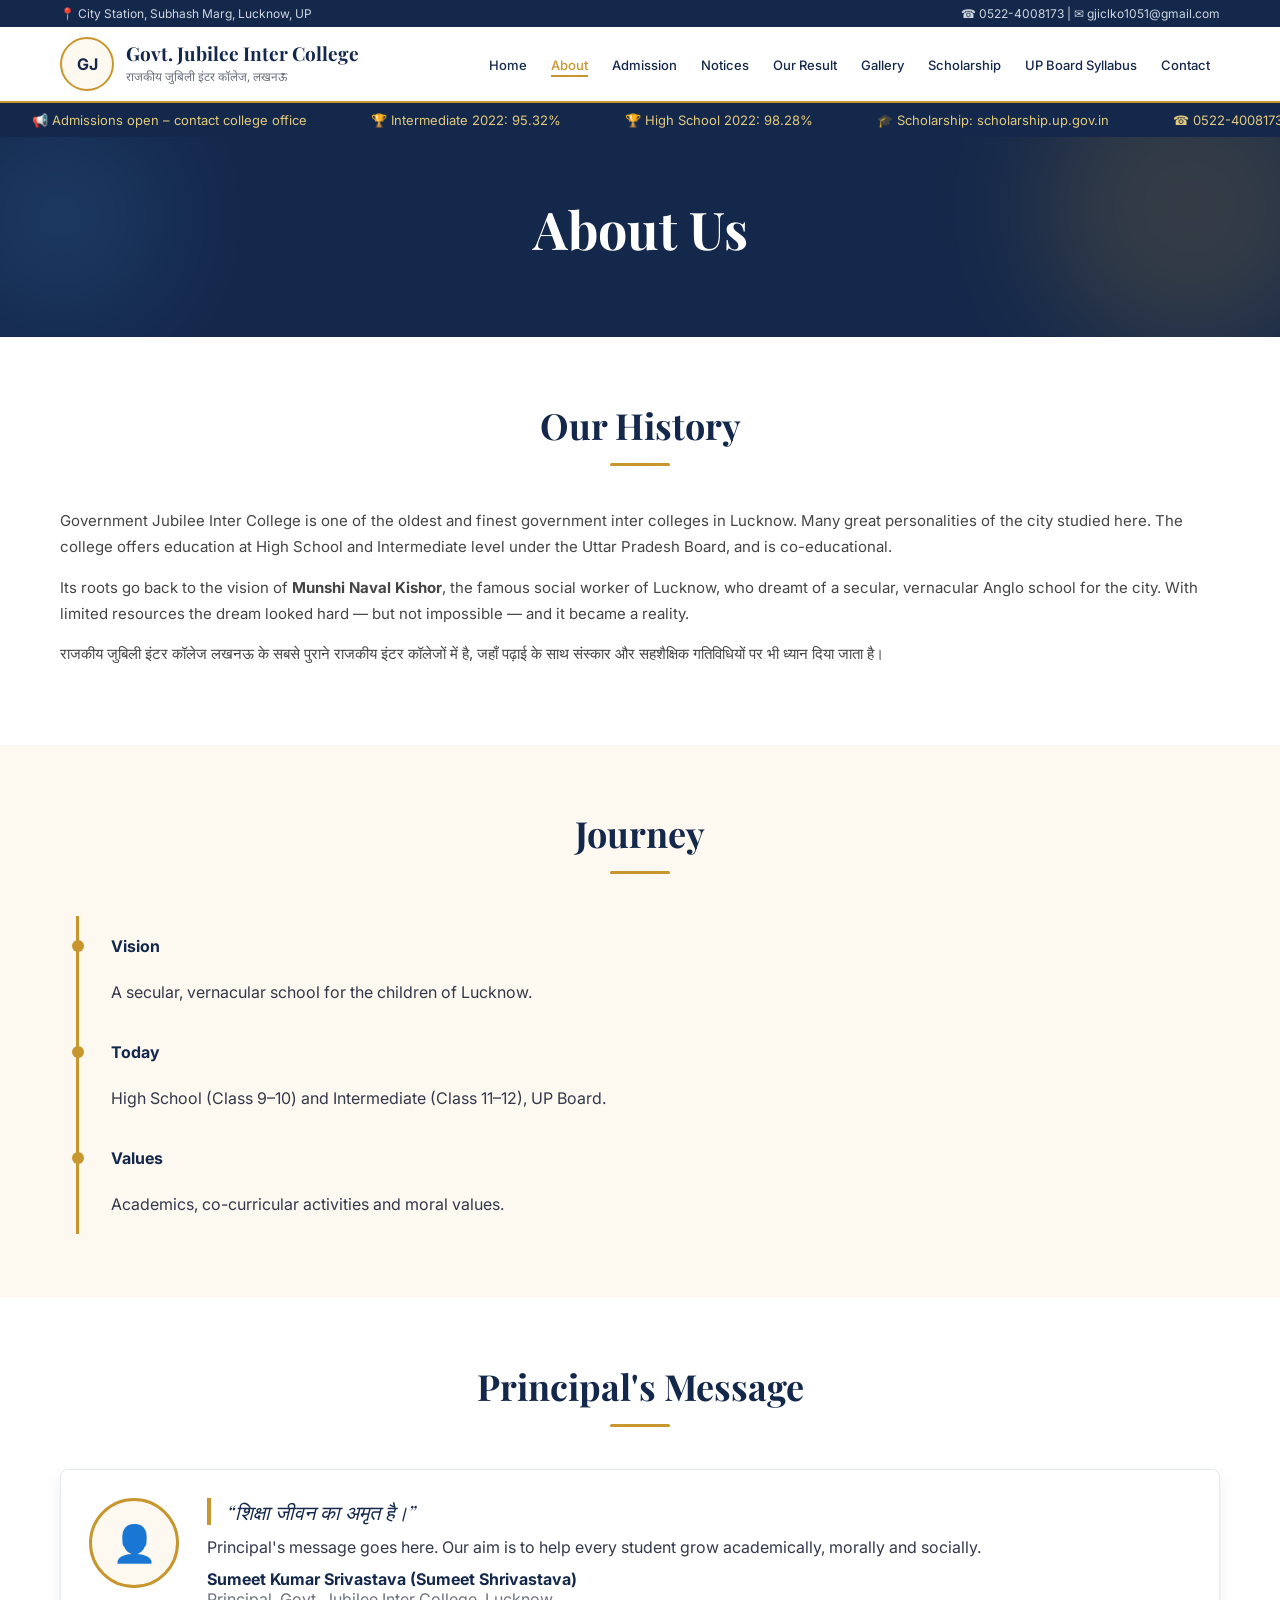
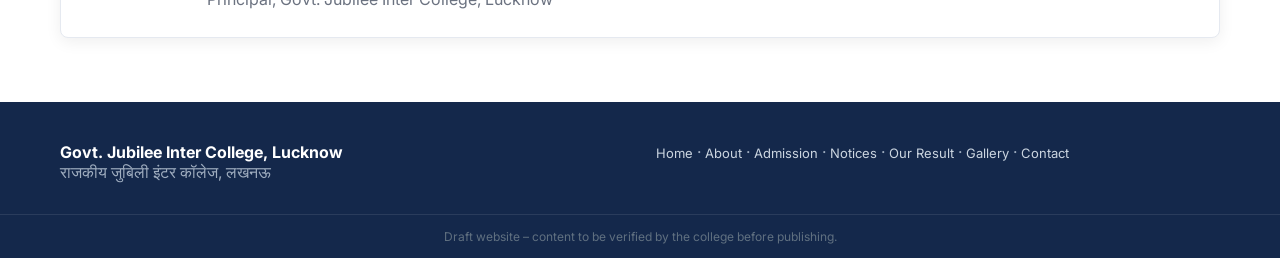
==== about.html @ 48fe6377 "Initial commit" ====
<!DOCTYPE html><html lang="hi"><head><meta charset="UTF-8"><meta name="viewport" content="width=device-width,initial-scale=1">
<title>About Us | राजकीय जुबिली इंटर कॉलेज, लखनऊ</title><meta name="description" content="Government Jubilee Inter College, Lucknow – About Us">
<link href="https://fonts.googleapis.com/css2?family=Noto+Sans+Devanagari:wght@400;600;700&family=Playfair+Display:wght@600;700&family=Inter:wght@400;500;600&display=swap" rel="stylesheet">
<link rel="stylesheet" href="style.css"></head><body>
<div class="strip"><div class="wrap"><span>📍 City Station, Subhash Marg, Lucknow, UP</span><span>☎ 0522-4008173 | ✉ gjiclko1051@gmail.com</span></div></div>
<header><div class="head"><a href="index.html" class="brand"><div class="logo"><img src="images/logo.png" alt="logo" onerror="this.parentNode.textContent='GJ'"></div><div><h1>Govt. Jubilee Inter College</h1><small>राजकीय जुबिली इंटर कॉलेज, लखनऊ</small></div></a>
<button class="burger" id="bg" aria-label="Menu">☰</button><nav id="nav"><ul><li><a href="index.html">Home</a></li><li><a href="about.html" class=on>About</a></li><li><a href="admission.html">Admission</a></li><li><a href="notices.html">Notices</a></li><li><a href="results.html">Our Result</a></li><li><a href="gallery.html">Gallery</a></li><li><a href="https://scholarship.up.gov.in/" target="_blank" rel="noopener">Scholarship</a></li><li><a href="https://prereg.upmsp.edu.in/Syllabus.html" target="_blank" rel="noopener">UP Board Syllabus</a></li><li><a href="contact.html">Contact</a></li></ul></nav></div></header>
<div class="ticker"><div><span>📢 Admissions open – contact college office</span> <span>🏆 Intermediate 2022: 95.32%</span> <span>🏆 High School 2022: 98.28%</span> <span>🎓 Scholarship: scholarship.up.gov.in</span> <span>☎ 0522-4008173</span> <span>📢 Admissions open – contact college office</span> <span>🏆 Intermediate 2022: 95.32%</span> <span>🏆 High School 2022: 98.28%</span> <span>🎓 Scholarship: scholarship.up.gov.in</span> <span>☎ 0522-4008173</span></div></div>
<div class="hero sm"><div class="orb o1"></div><div class="orb o2"></div><div class="wrap"><h2>About Us</h2></div></div><section><div class="wrap"><div class="st rv"><h2>Our History</h2><div class="bar"></div></div><div class="prose rv"><p>Government Jubilee Inter College is one of the oldest and finest government inter colleges in Lucknow. Many great personalities of the city studied here. The college offers education at High School and Intermediate level under the Uttar Pradesh Board, and is co-educational.</p><p>Its roots go back to the vision of <b>Munshi Naval Kishor</b>, the famous social worker of Lucknow, who dreamt of a secular, vernacular Anglo school for the city. With limited resources the dream looked hard — but not impossible — and it became a reality.</p><p>राजकीय जुबिली इंटर कॉलेज लखनऊ के सबसे पुराने राजकीय इंटर कॉलेजों में है, जहाँ पढ़ाई के साथ संस्कार और सहशैक्षिक गतिविधियों पर भी ध्यान दिया जाता है।</p></div></div></section><section class=alt><div class="wrap"><div class="st rv"><h2>Journey</h2><div class="bar"></div></div><div class="tl prose"><div class="rv"><b>Vision</b><br>A secular, vernacular school for the children of Lucknow.</div><div class="rv"><b>Today</b><br>High School (Class 9–10) and Intermediate (Class 11–12), UP Board.</div><div class="rv"><b>Values</b><br>Academics, co-curricular activities and moral values.</div></div></div></section><section><div class="wrap"><div class="st rv"><h2>Principal's Message</h2><div class="bar"></div></div><div class="msg rv"><div class="avatar"><img data-p alt="" style="display:none">👤</div><div><blockquote>“शिक्षा जीवन का अमृत है।”</blockquote><p style="color:#33394a">Principal's message goes here. Our aim is to help every student grow academically, morally and socially.</p><p style="margin-top:12px"><b style="color:var(--navy)">Sumeet Kumar Srivastava (Sumeet Shrivastava)</b><br><span style="color:var(--muted)">Principal, Govt. Jubilee Inter College, Lucknow</span></p></div></div></div></section>
<footer><div class="wrap"><div><b style="color:#fff">Govt. Jubilee Inter College, Lucknow</b><br>राजकीय जुबिली इंटर कॉलेज, लखनऊ</div><div><a href="index.html">Home</a> · <a href="about.html">About</a> · <a href="admission.html">Admission</a> · <a href="notices.html">Notices</a> · <a href="results.html">Our Result</a> · <a href="gallery.html">Gallery</a> · <a href="contact.html">Contact</a></div></div>
<div class="copy">Draft website – content to be verified by the college before publishing.</div></footer>
<div class="lb" id="lb"><img alt=""></div><script src="main.js"></script></body></html>
---- style.css ----
:root{--navy:#14284b;--gold:#c8962e;--cream:#fdf8f0;--muted:#6b7280;--r:8px}
*{box-sizing:border-box;margin:0;padding:0}
body{font-family:'Inter',sans-serif;color:#33394a;background:#fff;overflow-x:hidden}
.strip{background:var(--navy);color:#cdd5e0;font-size:12px;padding:6px 0}
.strip .wrap{display:flex;justify-content:space-between;gap:8px;flex-wrap:wrap}
header{position:sticky;top:0;z-index:100;background:#fff;border-bottom:2px solid var(--gold);transition:box-shadow .3s}
header.sc{box-shadow:0 4px 20px #0003}
.head{display:flex;align-items:center;gap:14px;padding:10px 20px;max-width:1200px;margin:auto}
.brand{display:flex;align-items:center;gap:12px;text-decoration:none;color:inherit}
.logo{width:54px;height:54px;border-radius:50%;border:2px solid var(--gold);overflow:hidden;display:flex;align-items:center;justify-content:center;font-weight:700;color:var(--navy);background:var(--cream);animation:pulse 3s ease-in-out infinite}
.logo img{width:100%;height:100%;object-fit:cover}
@keyframes pulse{0%,100%{box-shadow:0 0 0 0 #c8962e55}50%{box-shadow:0 0 0 8px #c8962e00}}
.brand h1{font-family:'Playfair Display',serif;font-size:19px;color:var(--navy);line-height:1.2}
.brand small{font-size:12px;color:var(--muted);font-family:'Noto Sans Devanagari',sans-serif}
.burger{display:none;background:none;border:none;font-size:24px;cursor:pointer;color:var(--navy);margin-left:auto}
nav{margin-left:auto}
nav ul{display:flex;gap:4px;list-style:none;flex-wrap:wrap}
nav a{text-decoration:none;color:var(--navy);font-size:13px;font-weight:500;padding:6px 10px;border-radius:4px;position:relative;transition:color .2s}
nav a::after{content:'';position:absolute;bottom:2px;left:10px;right:10px;height:2px;background:var(--gold);transform:scaleX(0);transition:transform .25s}
nav a:hover::after,nav a.on::after{transform:scaleX(1)}
nav a.on{color:var(--gold)}
.ticker{background:var(--navy);color:#e2c97e;font-size:13px;overflow:hidden;height:34px;display:flex;align-items:center}
.ticker div{display:flex;white-space:nowrap;animation:tick 30s linear infinite}
.ticker div:hover{animation-play-state:paused}
.ticker span{padding:0 32px}
@keyframes tick{from{transform:translateX(0)}to{transform:translateX(-50%)}}
.hero{position:relative;min-height:520px;display:flex;align-items:center;overflow:hidden;background:var(--navy)}
.hero .bg{position:absolute;inset:0;background-size:cover;background-position:center;opacity:.35;animation:kb 20s ease-in-out infinite alternate}
@keyframes kb{from{transform:scale(1)}to{transform:scale(1.08)}}
.hero.sm{min-height:200px}
.orb{position:absolute;border-radius:50%;filter:blur(60px);opacity:.18;animation:orb 8s ease-in-out infinite alternate}
.o1{width:300px;height:300px;background:var(--gold);top:-80px;right:-60px}
.o2{width:200px;height:200px;background:#4a90d9;bottom:20px;left:-40px;animation-delay:3s}
.hero .wrap{position:relative;z-index:2;padding:60px 20px;max-width:1200px;margin:auto;color:#fff}
.hero .wrap h2{font-family:'Playfair Display',serif;font-size:clamp(26px,5vw,52px);line-height:1.2;margin-bottom:16px;animation:fadeUp .8s .2s both}
.hero .wrap p{font-size:16px;opacity:.9;max-width:600px;margin-bottom:28px;animation:fadeUp .8s .4s both;font-family:'Noto Sans Devanagari',sans-serif}
.tag{display:inline-block;background:var(--gold);color:#fff;font-size:12px;padding:4px 12px;border-radius:20px;margin-bottom:14px;animation:fadeUp .8s .05s both}
.btn{display:inline-block;padding:12px 26px;border-radius:6px;font-weight:600;text-decoration:none;transition:transform .2s,box-shadow .2s;background:var(--gold);color:#fff;margin-right:10px;margin-top:4px;animation:fadeUp .8s .6s both}
.btn:hover{transform:translateY(-2px);box-shadow:0 6px 20px #c8962e55}
.btn.ghost{background:transparent;border:2px solid #fff;color:#fff}
.btn.ghost:hover{background:#fff1;box-shadow:none}
@keyframes orb{from{transform:translate(0,0)}to{transform:translate(20px,20px)}}
@keyframes fadeUp{from{opacity:0;transform:translateY(24px)}to{opacity:1;transform:none}}
.wrap{max-width:1200px;margin:auto;padding:0 20px}
section{padding:64px 0}
section.alt{background:var(--cream)}
.st{text-align:center;margin-bottom:42px}
.st h2{font-family:'Playfair Display',serif;font-size:clamp(22px,4vw,36px);color:var(--navy)}
.st p{color:var(--muted);margin-top:8px;font-size:15px}
.bar{width:60px;height:3px;background:var(--gold);margin:14px auto 0;border-radius:2px}
.two{display:grid;grid-template-columns:1fr 1fr;gap:48px;align-items:center}
.prose p{margin-bottom:14px;line-height:1.75;color:#444;font-size:15px}
.photo img{width:100%;border-radius:var(--r);box-shadow:0 8px 32px #0002;transition:transform .4s}
.photo img:hover{transform:scale(1.02)}
.link{color:var(--gold);font-weight:600;text-decoration:none}
.link:hover{text-decoration:underline}
.cards{display:grid;grid-template-columns:repeat(auto-fill,minmax(190px,1fr));gap:20px}
.card{background:#fff;border-radius:var(--r);padding:24px 18px;text-decoration:none;color:inherit;border:1px solid #e5e9f0;transition:transform .25s,box-shadow .25s,border-color .25s}
.card:hover{transform:translateY(-6px);box-shadow:0 12px 32px #14284b18;border-color:var(--gold)}
.card .ic{font-size:32px;margin-bottom:12px}
.card h3{font-size:16px;color:var(--navy);margin-bottom:6px}
.card p{font-size:13px;color:var(--muted)}
.stats{display:flex;gap:24px;flex-wrap:wrap;justify-content:center}
.stat{text-align:center;min-width:140px}
.n{font-family:'Playfair Display',serif;font-size:48px;color:var(--gold);line-height:1}
.stat div:last-child{font-size:13px;color:var(--muted);margin-top:6px}
.toppers{display:flex;gap:16px;flex-wrap:wrap;justify-content:center;margin-top:28px}
.top{background:#fff;border:1px solid #e5e9f0;border-radius:var(--r);padding:16px 24px;text-align:center;min-width:150px}
.top b{display:block;color:var(--navy);font-size:15px}
.top span{font-size:12px;color:var(--muted)}
.nl{display:flex;flex-direction:column;gap:14px}
.notice{display:flex;gap:16px;align-items:flex-start;padding:16px;background:#fff;border-radius:var(--r);border-left:4px solid var(--gold);box-shadow:0 2px 8px #0001}
.notice .d{background:var(--navy);color:#fff;font-size:11px;font-weight:700;padding:4px 10px;border-radius:4px;white-space:nowrap;flex-shrink:0}
.notice b{display:block;color:var(--navy);margin-bottom:4px;font-size:15px}
.notice span{font-size:13px;color:var(--muted)}
.gal{display:grid;grid-template-columns:repeat(auto-fill,minmax(220px,1fr));gap:12px}
.g{position:relative;overflow:hidden;border-radius:var(--r);cursor:pointer;aspect-ratio:4/3}
.g img{width:100%;height:100%;object-fit:cover;transition:transform .4s}
.g:hover img{transform:scale(1.1)}
.g::after{content:'🔍';position:absolute;inset:0;display:flex;align-items:center;justify-content:center;font-size:28px;background:#0005;color:#fff;opacity:0;transition:opacity .3s}
.g:hover::after{opacity:1}
.lb{position:fixed;inset:0;background:#000c;z-index:999;display:none;align-items:center;justify-content:center;cursor:zoom-out;animation:fadeIn .2s}
.lb.on{display:flex}
.lb img{max-width:90vw;max-height:90vh;border-radius:var(--r);box-shadow:0 20px 60px #000}
@keyframes fadeIn{from{opacity:0}to{opacity:1}}
.msg{display:flex;gap:28px;align-items:flex-start;background:#fff;border-radius:var(--r);padding:28px;border:1px solid #e5e9f0;box-shadow:0 4px 16px #0001}
.avatar{width:90px;height:90px;border-radius:50%;background:var(--cream);border:3px solid var(--gold);overflow:hidden;flex-shrink:0;display:flex;align-items:center;justify-content:center;font-size:36px}
.avatar img{width:100%;height:100%;object-fit:cover}
blockquote{font-family:'Playfair Display',serif;font-size:20px;color:var(--navy);border-left:4px solid var(--gold);padding-left:16px;margin-bottom:12px;font-style:italic}
.tl{display:flex;flex-direction:column;gap:0}
.tl .rv{padding:20px 20px 20px 32px;border-left:3px solid var(--gold);position:relative;margin-left:16px}
.tl .rv::before{content:'';position:absolute;width:12px;height:12px;background:var(--gold);border-radius:50%;left:-7.5px;top:24px}
.tl .rv b{color:var(--navy);font-size:16px;display:block;margin-bottom:6px}
.contact{display:grid;grid-template-columns:1fr 1fr;gap:40px;align-items:start}
.contact p{margin-bottom:16px;line-height:1.75;font-size:15px}
.contact iframe{width:100%;height:300px;border:0;border-radius:var(--r)}
form{display:flex;flex-direction:column;gap:14px}
form input,form textarea,form select{padding:12px 14px;border:1px solid #d1d5db;border-radius:6px;font-size:14px;font-family:inherit;width:100%;transition:border-color .2s}
form input:focus,form textarea:focus,form select:focus{outline:none;border-color:var(--gold)}
footer{background:var(--navy);color:#a0aec0;padding:40px 0 0}
footer .wrap{display:grid;grid-template-columns:1fr 1fr;gap:32px;padding-bottom:32px}
footer a{color:#cbd5e0;text-decoration:none;font-size:13px}
footer a:hover{color:var(--gold)}
.copy{border-top:1px solid #ffffff18;padding:14px 20px;text-align:center;font-size:12px;color:#607080}
.rv{opacity:0;transform:translateY(28px);transition:opacity .6s,transform .6s}
.rv.l{transform:translateX(-32px)}
.rv.r{transform:translateX(32px)}
.rv.in{opacity:1;transform:none}
.sm-note{font-size:12px;color:var(--muted);margin-top:16px}
@media(max-width:760px){
.two,.contact,.footer .wrap{grid-template-columns:1fr}
.burger{display:block}
nav{position:fixed;top:0;right:-260px;width:260px;height:100%;background:#fff;box-shadow:-4px 0 20px #0003;transition:right .3s;z-index:200;padding-top:60px;overflow-y:auto}
nav.open{right:0}
nav ul{flex-direction:column;padding:16px}
nav a{display:block;padding:12px 16px;font-size:15px}
.stats{flex-direction:column;align-items:center}
}
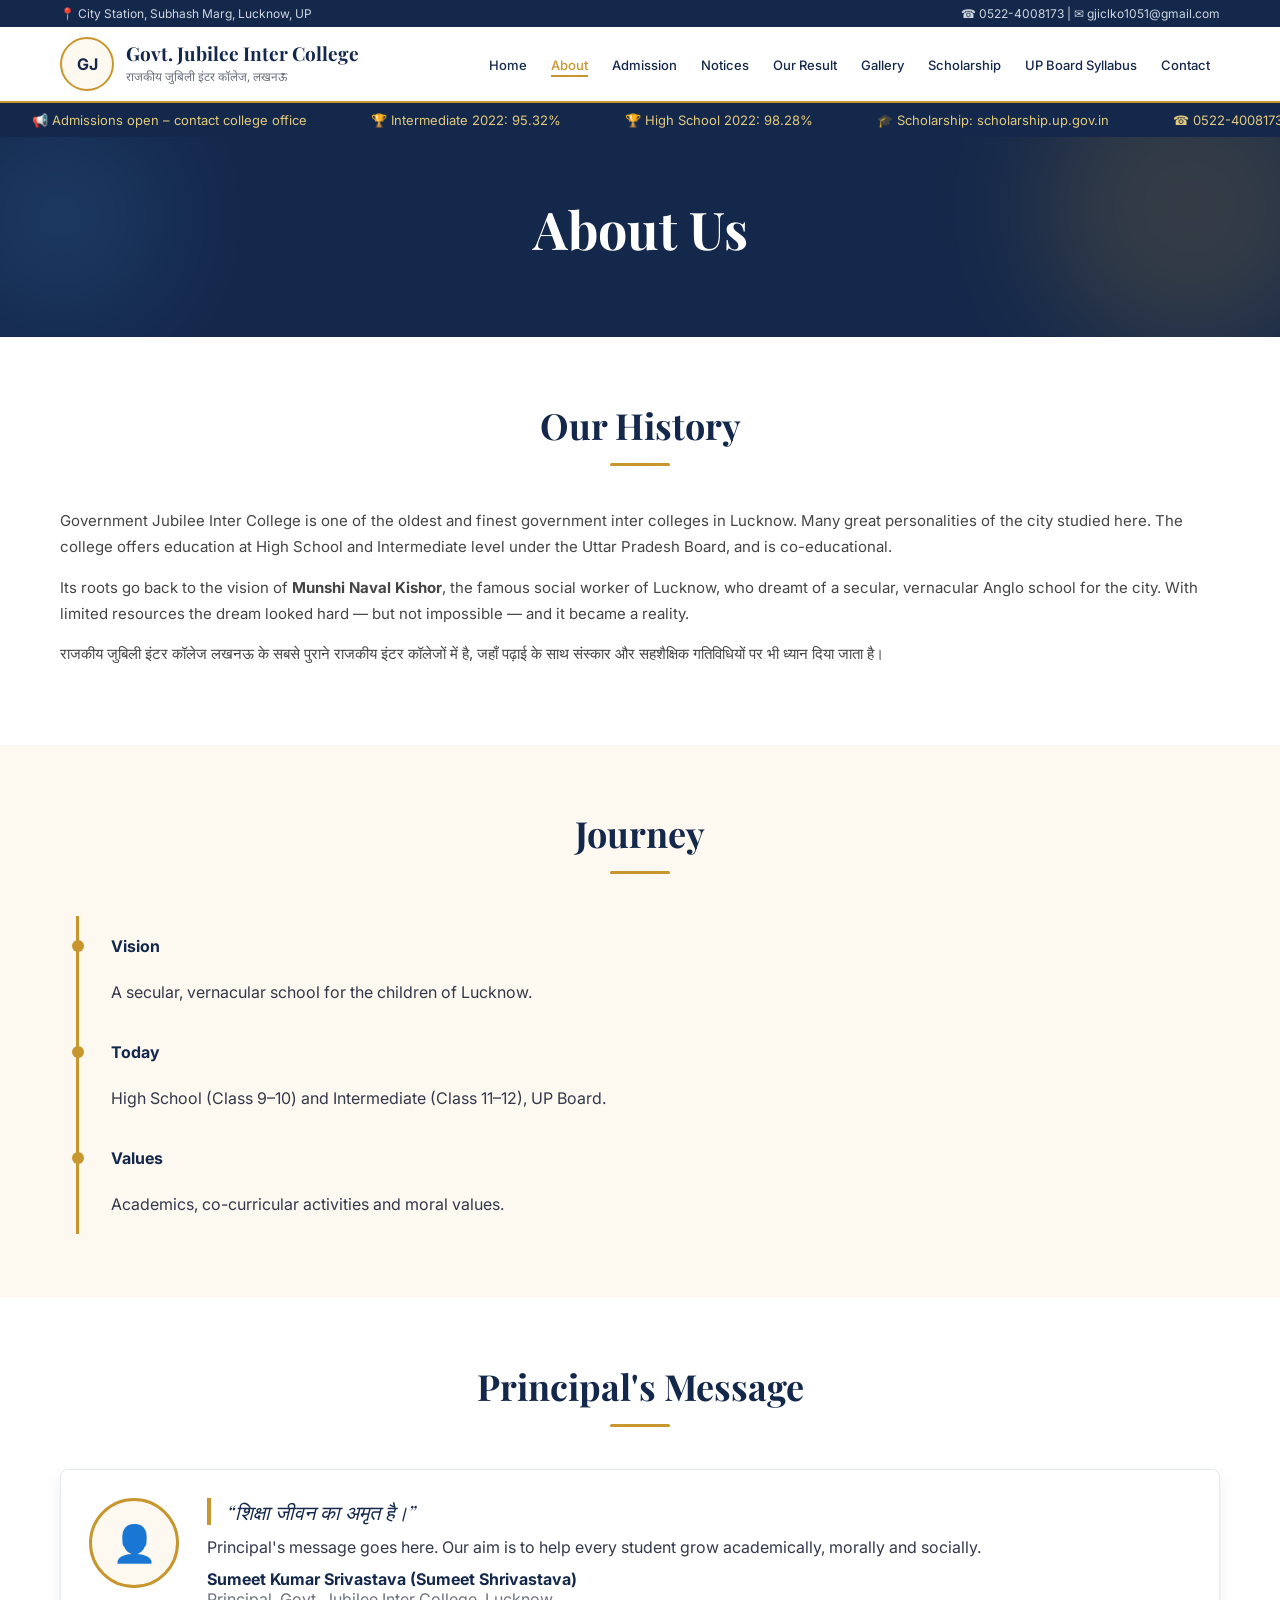
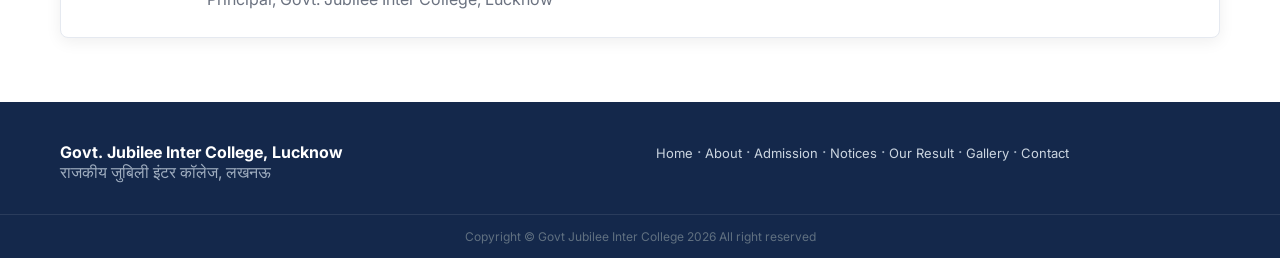
==== commit 35a865aa: "Add requested 2026 copyright footer" ====
--- a/about.html
+++ b/about.html
@@ -8,5 +8,5 @@
 <div class="ticker"><div><span>📢 Admissions open – contact college office</span> <span>🏆 Intermediate 2022: 95.32%</span> <span>🏆 High School 2022: 98.28%</span> <span>🎓 Scholarship: scholarship.up.gov.in</span> <span>☎ 0522-4008173</span> <span>📢 Admissions open – contact college office</span> <span>🏆 Intermediate 2022: 95.32%</span> <span>🏆 High School 2022: 98.28%</span> <span>🎓 Scholarship: scholarship.up.gov.in</span> <span>☎ 0522-4008173</span></div></div>
 <div class="hero sm"><div class="orb o1"></div><div class="orb o2"></div><div class="wrap"><h2>About Us</h2></div></div><section><div class="wrap"><div class="st rv"><h2>Our History</h2><div class="bar"></div></div><div class="prose rv"><p>Government Jubilee Inter College is one of the oldest and finest government inter colleges in Lucknow. Many great personalities of the city studied here. The college offers education at High School and Intermediate level under the Uttar Pradesh Board, and is co-educational.</p><p>Its roots go back to the vision of <b>Munshi Naval Kishor</b>, the famous social worker of Lucknow, who dreamt of a secular, vernacular Anglo school for the city. With limited resources the dream looked hard — but not impossible — and it became a reality.</p><p>राजकीय जुबिली इंटर कॉलेज लखनऊ के सबसे पुराने राजकीय इंटर कॉलेजों में है, जहाँ पढ़ाई के साथ संस्कार और सहशैक्षिक गतिविधियों पर भी ध्यान दिया जाता है।</p></div></div></section><section class=alt><div class="wrap"><div class="st rv"><h2>Journey</h2><div class="bar"></div></div><div class="tl prose"><div class="rv"><b>Vision</b><br>A secular, vernacular school for the children of Lucknow.</div><div class="rv"><b>Today</b><br>High School (Class 9–10) and Intermediate (Class 11–12), UP Board.</div><div class="rv"><b>Values</b><br>Academics, co-curricular activities and moral values.</div></div></div></section><section><div class="wrap"><div class="st rv"><h2>Principal's Message</h2><div class="bar"></div></div><div class="msg rv"><div class="avatar"><img data-p alt="" style="display:none">👤</div><div><blockquote>“शिक्षा जीवन का अमृत है।”</blockquote><p style="color:#33394a">Principal's message goes here. Our aim is to help every student grow academically, morally and socially.</p><p style="margin-top:12px"><b style="color:var(--navy)">Sumeet Kumar Srivastava (Sumeet Shrivastava)</b><br><span style="color:var(--muted)">Principal, Govt. Jubilee Inter College, Lucknow</span></p></div></div></div></section>
 <footer><div class="wrap"><div><b style="color:#fff">Govt. Jubilee Inter College, Lucknow</b><br>राजकीय जुबिली इंटर कॉलेज, लखनऊ</div><div><a href="index.html">Home</a> · <a href="about.html">About</a> · <a href="admission.html">Admission</a> · <a href="notices.html">Notices</a> · <a href="results.html">Our Result</a> · <a href="gallery.html">Gallery</a> · <a href="contact.html">Contact</a></div></div>
-<div class="copy">Draft website – content to be verified by the college before publishing.</div></footer>
+<div class="copy">Copyright © Govt Jubilee Inter College 2026 All right reserved</div></footer>
 <div class="lb" id="lb"><img alt=""></div><script src="main.js"></script></body></html>
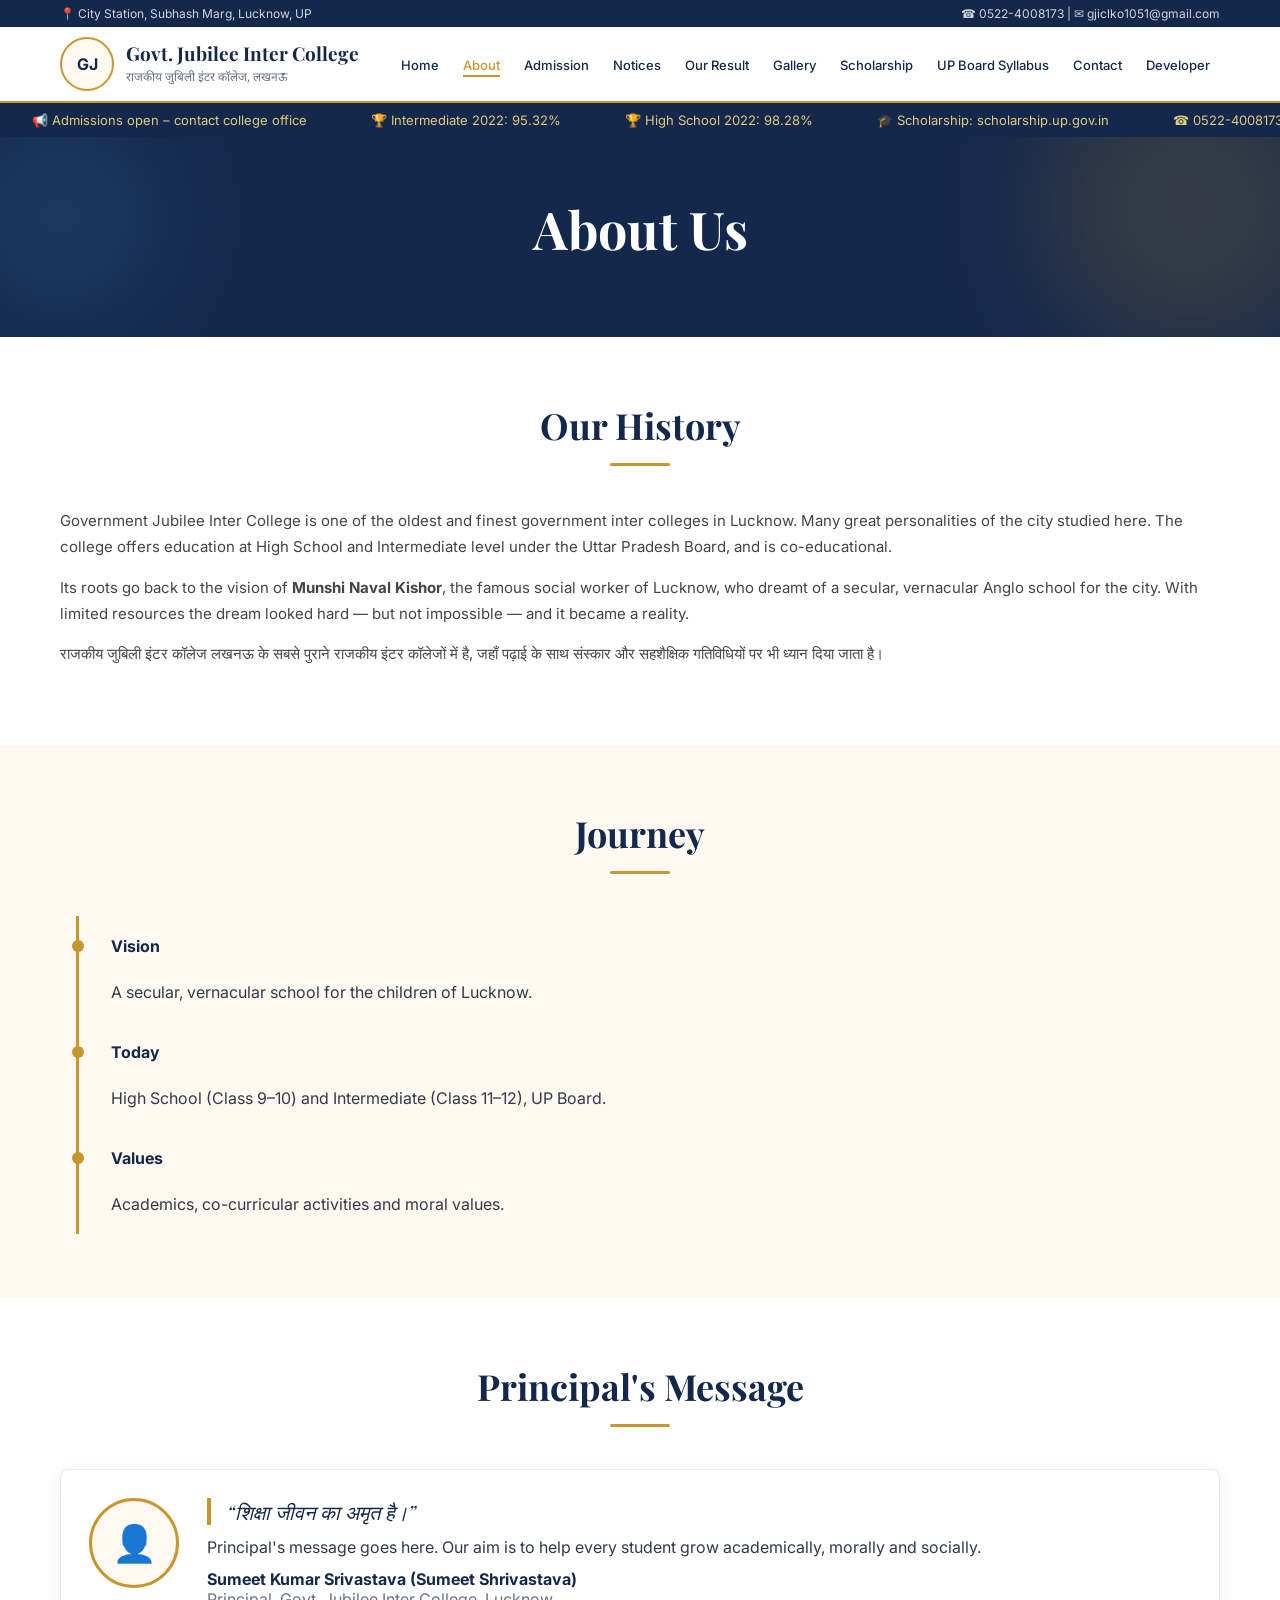
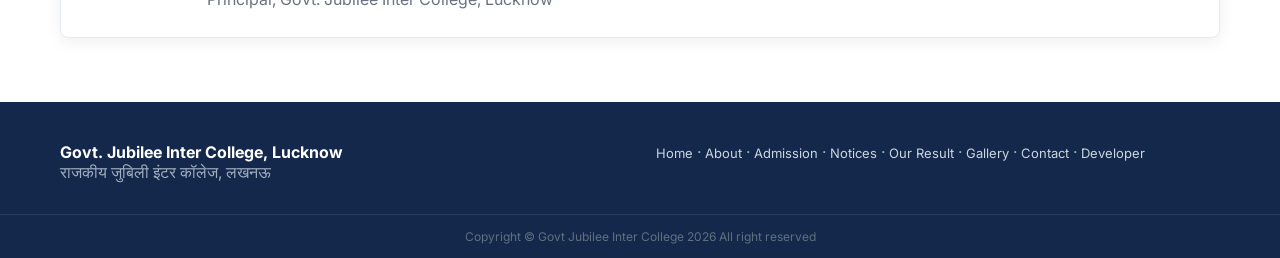
==== commit bfab25ae: "Add Developer section navigation link" ====
--- a/about.html
+++ b/about.html
@@ -4,9 +4,9 @@
 <link rel="stylesheet" href="style.css"></head><body>
 <div class="strip"><div class="wrap"><span>📍 City Station, Subhash Marg, Lucknow, UP</span><span>☎ 0522-4008173 | ✉ gjiclko1051@gmail.com</span></div></div>
 <header><div class="head"><a href="index.html" class="brand"><div class="logo"><img src="images/logo.png" alt="logo" onerror="this.parentNode.textContent='GJ'"></div><div><h1>Govt. Jubilee Inter College</h1><small>राजकीय जुबिली इंटर कॉलेज, लखनऊ</small></div></a>
-<button class="burger" id="bg" aria-label="Menu">☰</button><nav id="nav"><ul><li><a href="index.html">Home</a></li><li><a href="about.html" class=on>About</a></li><li><a href="admission.html">Admission</a></li><li><a href="notices.html">Notices</a></li><li><a href="results.html">Our Result</a></li><li><a href="gallery.html">Gallery</a></li><li><a href="https://scholarship.up.gov.in/" target="_blank" rel="noopener">Scholarship</a></li><li><a href="https://prereg.upmsp.edu.in/Syllabus.html" target="_blank" rel="noopener">UP Board Syllabus</a></li><li><a href="contact.html">Contact</a></li></ul></nav></div></header>
+<button class="burger" id="bg" aria-label="Menu">☰</button><nav id="nav"><ul><li><a href="index.html">Home</a></li><li><a href="about.html" class=on>About</a></li><li><a href="admission.html">Admission</a></li><li><a href="notices.html">Notices</a></li><li><a href="results.html">Our Result</a></li><li><a href="gallery.html">Gallery</a></li><li><a href="https://scholarship.up.gov.in/" target="_blank" rel="noopener">Scholarship</a></li><li><a href="https://prereg.upmsp.edu.in/Syllabus.html" target="_blank" rel="noopener">UP Board Syllabus</a></li><li><a href="contact.html">Contact</a></li><li><a href="developer.html">Developer</a></li></ul></nav></div></header>
 <div class="ticker"><div><span>📢 Admissions open – contact college office</span> <span>🏆 Intermediate 2022: 95.32%</span> <span>🏆 High School 2022: 98.28%</span> <span>🎓 Scholarship: scholarship.up.gov.in</span> <span>☎ 0522-4008173</span> <span>📢 Admissions open – contact college office</span> <span>🏆 Intermediate 2022: 95.32%</span> <span>🏆 High School 2022: 98.28%</span> <span>🎓 Scholarship: scholarship.up.gov.in</span> <span>☎ 0522-4008173</span></div></div>
 <div class="hero sm"><div class="orb o1"></div><div class="orb o2"></div><div class="wrap"><h2>About Us</h2></div></div><section><div class="wrap"><div class="st rv"><h2>Our History</h2><div class="bar"></div></div><div class="prose rv"><p>Government Jubilee Inter College is one of the oldest and finest government inter colleges in Lucknow. Many great personalities of the city studied here. The college offers education at High School and Intermediate level under the Uttar Pradesh Board, and is co-educational.</p><p>Its roots go back to the vision of <b>Munshi Naval Kishor</b>, the famous social worker of Lucknow, who dreamt of a secular, vernacular Anglo school for the city. With limited resources the dream looked hard — but not impossible — and it became a reality.</p><p>राजकीय जुबिली इंटर कॉलेज लखनऊ के सबसे पुराने राजकीय इंटर कॉलेजों में है, जहाँ पढ़ाई के साथ संस्कार और सहशैक्षिक गतिविधियों पर भी ध्यान दिया जाता है।</p></div></div></section><section class=alt><div class="wrap"><div class="st rv"><h2>Journey</h2><div class="bar"></div></div><div class="tl prose"><div class="rv"><b>Vision</b><br>A secular, vernacular school for the children of Lucknow.</div><div class="rv"><b>Today</b><br>High School (Class 9–10) and Intermediate (Class 11–12), UP Board.</div><div class="rv"><b>Values</b><br>Academics, co-curricular activities and moral values.</div></div></div></section><section><div class="wrap"><div class="st rv"><h2>Principal's Message</h2><div class="bar"></div></div><div class="msg rv"><div class="avatar"><img data-p alt="" style="display:none">👤</div><div><blockquote>“शिक्षा जीवन का अमृत है।”</blockquote><p style="color:#33394a">Principal's message goes here. Our aim is to help every student grow academically, morally and socially.</p><p style="margin-top:12px"><b style="color:var(--navy)">Sumeet Kumar Srivastava (Sumeet Shrivastava)</b><br><span style="color:var(--muted)">Principal, Govt. Jubilee Inter College, Lucknow</span></p></div></div></div></section>
-<footer><div class="wrap"><div><b style="color:#fff">Govt. Jubilee Inter College, Lucknow</b><br>राजकीय जुबिली इंटर कॉलेज, लखनऊ</div><div><a href="index.html">Home</a> · <a href="about.html">About</a> · <a href="admission.html">Admission</a> · <a href="notices.html">Notices</a> · <a href="results.html">Our Result</a> · <a href="gallery.html">Gallery</a> · <a href="contact.html">Contact</a></div></div>
+<footer><div class="wrap"><div><b style="color:#fff">Govt. Jubilee Inter College, Lucknow</b><br>राजकीय जुबिली इंटर कॉलेज, लखनऊ</div><div><a href="index.html">Home</a> · <a href="about.html">About</a> · <a href="admission.html">Admission</a> · <a href="notices.html">Notices</a> · <a href="results.html">Our Result</a> · <a href="gallery.html">Gallery</a> · <a href="contact.html">Contact</a> · <a href="developer.html">Developer</a></div></div>
 <div class="copy">Copyright © Govt Jubilee Inter College 2026 All right reserved</div></footer>
 <div class="lb" id="lb"><img alt=""></div><script src="main.js"></script></body></html>
